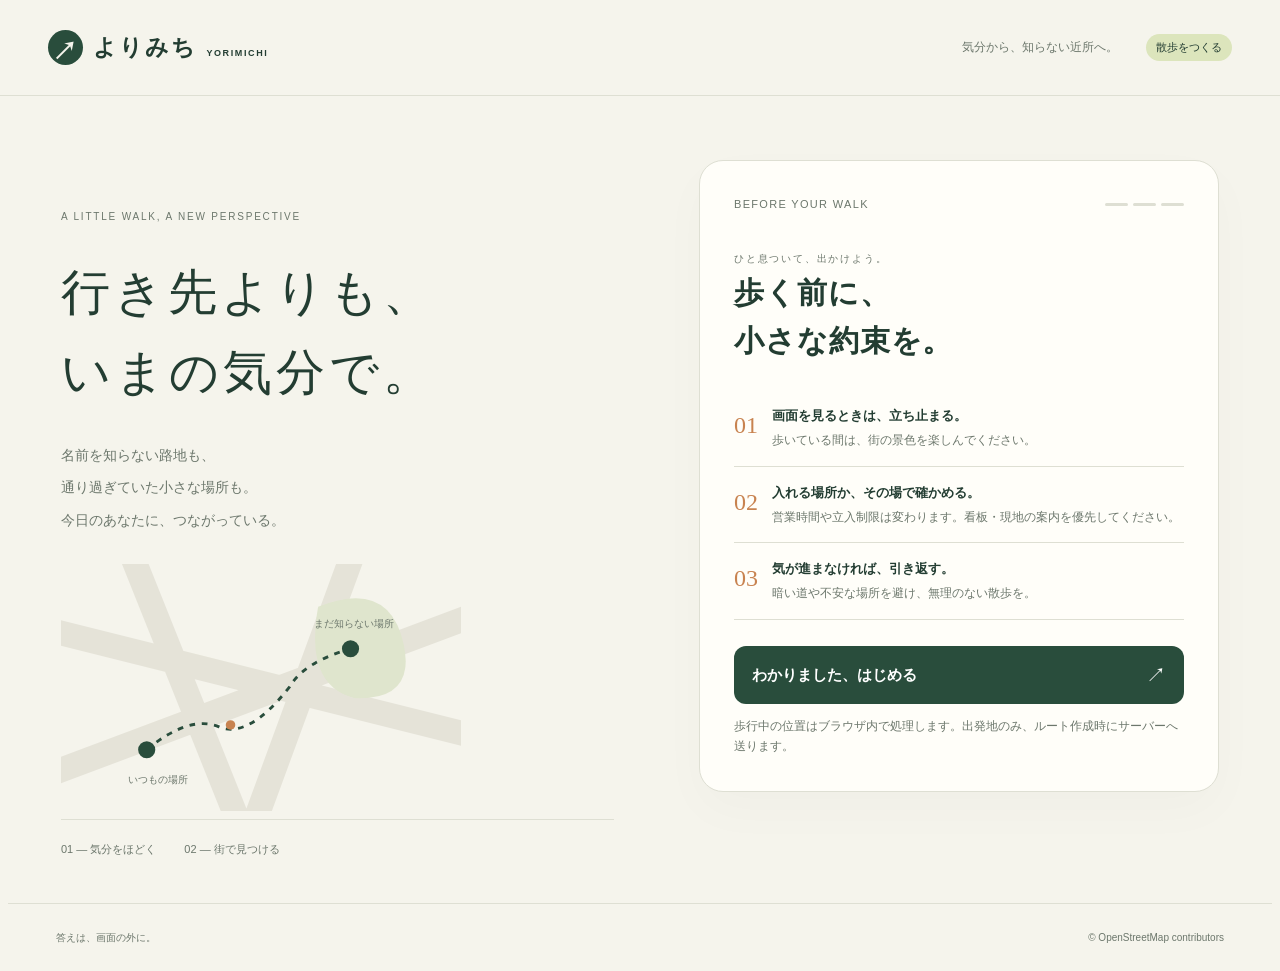
==== web/index.html @ 8a6b8fcf "フロントエンドの見本画面を追加" ====
<!doctype html>
<html lang="ja">
<head>
  <meta charset="utf-8">
  <meta name="viewport" content="width=device-width,initial-scale=1,viewport-fit=cover">
  <meta name="theme-color" content="#f5f4ec">
  <title>よりみち — 気分から、知らない近所へ</title>
  <link rel="stylesheet" href="./style.css">
  <script src="./app.js" type="module"></script>
</head>
<body>
  <header class="site-header">
    <a class="brand" href="./" aria-label="よりみち トップ"><span class="brand-mark" aria-hidden="true">↗</span>よりみち<span class="brand-en">YORIMICHI</span></a>
    <span class="header-note">気分から、知らない近所へ。</span>
    <span id="mode-badge" class="badge"></span>
  </header>
  <div class="layout">
    <aside class="intro" aria-label="アプリについて">
      <span class="eyebrow">A LITTLE WALK, A NEW PERSPECTIVE</span>
      <h1>行き先よりも、<br>いまの気分で。</h1>
      <p>名前を知らない路地も、<br>通り過ぎていた小さな場所も。<br>今日のあなたに、つながっている。</p>
      <div class="walk-art" aria-hidden="true"><svg viewBox="0 0 420 260"><path class="art-street" d="M-10 70 L430 180 M70 -20 L190 280 M310 -20 L200 280 M-10 220 L430 55"/><path class="art-park" d="M270 45 Q345 15 360 85 Q372 143 309 141 Q255 128 270 45"/><path class="art-route" d="M90 195 Q135 158 166 171 T240 129 Q255 103 304 89"/><circle cx="90" cy="195" r="9"/><circle cx="304" cy="89" r="9"/><circle class="art-dot" cx="178" cy="169" r="5"/><text x="70" y="230">いつもの場所</text><text x="266" y="66">まだ知らない場所</text></svg></div>
      <div class="intro-foot"><span>01 — 気分をほどく</span><span>02 — 街で見つける</span></div>
    </aside>
    <main id="app" class="app-panel" tabindex="-1" aria-label="散歩をつくる"></main>
  </div>
  <footer class="site-footer"><span>答えは、画面の外に。</span><span id="attribution">© OpenStreetMap contributors</span></footer>
  <noscript>このアプリを使うにはJavaScriptを有効にしてください。</noscript>
</body>
</html>
---- web/style.css ----
:root{--paper:#f5f4ec;--white:#fffef9;--ink:#233d32;--muted:#6c776c;--line:#dedfd3;--green:#294d3c;--lime:#dce5bc;--orange:#c88350;--error:#9b3b2f;font-family:-apple-system,BlinkMacSystemFont,"Hiragino Kaku Gothic ProN","Yu Gothic",sans-serif;color:var(--ink);background:var(--paper);font-size:15px;line-height:1.7}
*{box-sizing:border-box}body{margin:0}button,input,textarea,select{font:inherit}button,a,input,textarea,select{-webkit-tap-highlight-color:transparent}button{cursor:pointer}button:disabled{opacity:.5;cursor:wait}a{color:inherit;text-underline-offset:4px}button:focus-visible,a:focus-visible,input:focus-visible,textarea:focus-visible,select:focus-visible{outline:3px solid var(--orange);outline-offset:4px}button{touch-action:manipulation}h1,h2,h3,p{margin:0}h2{font-size:30px;line-height:1.6;font-weight:600;letter-spacing:.03em}h3{font-size:17px}small{font-size:12px}.site-header{max-width:1360px;margin:auto;padding:28px 48px;display:flex;align-items:center;gap:28px;border-bottom:1px solid var(--line)}.brand{display:flex;align-items:center;gap:10px;text-decoration:none;font-size:23px;font-weight:700;letter-spacing:.08em}.brand-mark{background:var(--green);border-radius:50%;color:var(--paper);width:35px;height:35px;display:grid;place-items:center;font-size:25px}.brand-en{font-size:9px;letter-spacing:.18em;align-self:flex-end;margin-bottom:6px}.header-note{font-size:12px;color:var(--muted);margin-left:auto}.badge{font-size:11px;padding:4px 10px;background:var(--lime);border-radius:30px;white-space:nowrap}.layout{max-width:1230px;margin:64px auto 44px;display:grid;grid-template-columns:1fr 520px;gap:85px;padding:0 36px;align-items:start}.intro{padding-top:42px;position:sticky;top:30px}.eyebrow{font-size:10px;letter-spacing:.18em;color:var(--muted)}.intro h1{font-family:"Hiragino Mincho ProN","Yu Mincho",serif;font-size:49px;line-height:1.65;letter-spacing:.08em;font-weight:500;margin:25px 0}.intro>p{color:var(--muted);line-height:2.3;font-size:14px}.walk-art{margin-top:28px;max-width:400px}.walk-art svg{width:100%;fill:var(--green)}.art-street{fill:none;stroke:#e5e3d8;stroke-width:26}.art-park{fill:#dfe5cd}.art-route{fill:none;stroke:var(--green);stroke-width:3;stroke-dasharray:6 7}.art-dot{fill:var(--orange)}.walk-art text{fill:var(--muted);font-size:11px}.intro-foot{border-top:1px solid var(--line);padding-top:20px;display:flex;gap:28px;font-size:11px;color:var(--muted)}.app-panel{background:var(--white);border:1px solid var(--line);border-radius:24px;padding:34px;min-height:590px;box-shadow:0 18px 50px #233d3206;outline:none}.step-top{display:flex;align-items:center;justify-content:space-between;margin-bottom:30px}.step-label{font-size:11px;letter-spacing:.12em;color:var(--muted)}.progress{display:flex;gap:5px}.progress i{display:block;width:23px;height:3px;background:var(--line);border-radius:2px}.progress i.active{background:var(--green)}.lead{color:var(--muted);font-size:13px;margin:13px 0 25px}.pill{display:inline-block;border:1px solid var(--line);border-radius:30px;padding:5px 13px;font-size:12px;margin-bottom:15px;background:var(--paper)}.field{display:block;font-size:13px;font-weight:600;margin:22px 0 8px}.text-field{display:block;width:100%;border:1px solid #cdd2c4;border-radius:12px;background:white;padding:14px;color:var(--ink)}textarea.text-field{min-height:120px;resize:vertical}.text-field::placeholder{color:#99a092}.primary,.secondary,.text-button{border:0;border-radius:12px;min-height:50px;padding:12px 18px;font-weight:600}.primary{background:var(--green);color:white;width:100%;display:flex;justify-content:space-between;align-items:center;margin-top:26px}.primary::after{content:"↗";font-size:20px;font-weight:400}.secondary{background:var(--paper);color:var(--ink);border:1px solid var(--line)}.text-button{background:transparent;color:var(--muted);min-height:44px;padding:8px 4px;font-size:13px}.actions{display:flex;gap:12px;align-items:center;margin-top:18px;flex-wrap:wrap}.actions>*{flex:1}.actions .primary{margin:0}.error{padding:13px 15px;background:#fbede7;color:var(--error);border-radius:10px;font-size:13px;margin:15px 0}.subtle{font-size:12px;color:var(--muted);margin-top:12px}.notice-list{padding:0;list-style:none;margin:25px 0}.notice-list li{display:flex;gap:14px;padding:15px 0;border-bottom:1px solid var(--line)}.notice-list b{font-size:13px;display:block}.notice-list p{font-size:12px;color:var(--muted);margin-top:3px}.notice-num{font-family:Georgia,serif;font-size:24px;color:var(--orange)}.choice{display:flex;align-items:center;justify-content:space-between;gap:12px;text-align:left;width:100%;background:transparent;border:1px solid var(--line);padding:17px;border-radius:12px;color:var(--ink);margin:10px 0;font-size:14px}.choice::after{content:"↗";color:var(--muted)}.choice:hover,.secondary:hover{background:#eaf0dd}.divider{display:flex;align-items:center;gap:12px;color:var(--muted);font-size:11px;margin:20px 0}.divider::before,.divider::after{content:"";height:1px;background:var(--line);flex:1}.duration-options{display:flex;gap:10px}.duration-option{flex:1}.duration-option input{position:absolute;opacity:0}.duration-option span{display:block;border:1px solid var(--line);border-radius:12px;padding:12px;text-align:center;font-size:14px}.duration-option input:checked+span{background:var(--green);color:white;border-color:var(--green)}.duration-option input:focus-visible+span{outline:3px solid var(--orange);outline-offset:3px}.coords{display:grid;grid-template-columns:1fr 1fr;gap:12px}.coords .field{margin-top:12px}.coords input{padding:10px;min-width:0}.map{height:250px;border-radius:14px;overflow:hidden;background:#e9ecdf;margin-top:16px;position:relative;isolation:isolate}.map.google{background:#e9ecdf}.map svg{display:block;width:100%;height:100%}.map-label{font-size:11px;color:var(--muted);margin-top:6px}.mock-map{background:#e9ecdf}.map-pin{fill:var(--green);stroke:var(--white);stroke-width:3}.map-line{fill:none;stroke:var(--green);stroke-width:4;stroke-dasharray:7 5}.map-note{fill:#687863;font-size:12px}.mock-tools{border:1px dashed #b4be9a;padding:12px;border-radius:10px;margin-top:16px;font-size:12px;background:var(--paper)}.mock-tools p{margin-bottom:8px}.mock-tools button{font-size:12px;padding:6px 9px;min-height:38px}.loader{width:100px;height:100px;border-radius:50%;border:1px solid var(--line);display:grid;place-items:center;margin:45px auto 28px;position:relative;font-size:38px}.loader::before{content:"";position:absolute;inset:-1px;border:2px solid transparent;border-top-color:var(--green);border-radius:50%;animation:turn 2s linear infinite}@keyframes turn{to{transform:rotate(360deg)}}.waiting{text-align:center}.waiting h2{font-size:25px}.time{font-variant-numeric:tabular-nums;color:var(--muted);font-size:12px;margin:12px 0}.summary{display:flex;justify-content:space-between;gap:12px;border-bottom:1px solid var(--line);padding-bottom:17px;margin-bottom:18px}.summary strong{font-size:27px;font-weight:500}.summary small{margin-left:4px}.place-list{padding:0;list-style:none;counter-reset:places}.place-card{border-bottom:1px solid var(--line);padding:18px 0;display:grid;grid-template-columns:29px 1fr auto;gap:10px}.place-number{border:1px solid var(--line);border-radius:50%;width:25px;height:25px;display:grid;place-items:center;font-size:11px}.place-kind{font-size:10px;color:var(--muted);letter-spacing:.05em}.place-card h3{font-size:15px}.place-card p{font-size:13px;margin-top:4px}.place-card .distance{font-size:11px;color:var(--muted)}.place-card a{font-size:11px}.remove{background:transparent;border:0;color:var(--muted);font-size:12px;min-height:44px;align-self:start;padding:8px}.warning{color:#945c27;font-size:12px!important}.attribution{font-size:10px;color:var(--muted);margin-top:10px}.sources{font-size:11px;color:var(--muted);margin-top:10px;display:flex;gap:8px;flex-wrap:wrap}.walk-distance{font-size:65px;font-weight:400;line-height:1.2;letter-spacing:-.04em;margin:25px 0 10px}.walk-distance small{font-size:20px;letter-spacing:0;margin-left:5px}.compass{width:72px;height:72px;border-radius:50%;border:1px solid var(--line);display:grid;place-items:center;font-size:36px;margin-top:26px}.quiet{background:#17271f;color:#edf0df;min-height:590px;display:flex;flex-direction:column;justify-content:center;text-align:center;margin:-34px;padding:50px 34px;border-radius:23px}.quiet .eyebrow{color:#a5b49c}.quiet h2{font-family:"Hiragino Mincho ProN","Yu Mincho",serif;font-weight:400;font-size:29px;line-height:2;margin-top:30px}.quiet .primary{background:#dce5bc;color:#233d32;margin-top:70px}.rating{display:flex;gap:8px;margin-top:34px}.rating button{flex:1;background:var(--paper);border:1px solid var(--line);border-radius:50%;aspect-ratio:1;min-height:44px;color:var(--ink);font-size:20px}.rating button:hover{background:var(--lime)}.rating-labels{display:flex;justify-content:space-between;font-size:10px;color:var(--muted);margin-top:10px}.finish-mark{font-size:55px;margin:35px 0;color:var(--orange)}.site-footer{max-width:1264px;margin:0 auto;display:flex;justify-content:space-between;gap:20px;padding:25px 48px;font-size:10px;color:var(--muted);border-top:1px solid var(--line)}[hidden]{display:none!important}
@media(min-width:950px){.app-panel:has(.quiet){min-height:590px}}@media(max-width:950px){.layout{grid-template-columns:1fr 470px;gap:30px;padding:0 25px;margin-top:35px}.intro h1{font-size:37px}.brand-en{display:none}.site-header{padding:22px 25px}.intro-foot{flex-direction:column;gap:5px}}
@media(max-width:760px){.site-header{padding:18px 20px;gap:10px}.brand{font-size:21px}.header-note{display:none}.badge{margin-left:auto}.layout{display:block;margin:24px auto 30px;padding:0 16px;max-width:530px}.intro{display:none}.app-panel{padding:25px 22px;min-height:570px;border-radius:20px}.quiet{margin:-25px -22px;padding:45px 24px;min-height:570px;border-radius:19px}h2{font-size:27px}.step-top{margin-bottom:26px}.site-footer{padding:20px;font-size:9px;flex-wrap:wrap;gap:8px}.map{height:250px}.coords{gap:8px}.rating{gap:7px}.rating button{font-size:18px}.brand-mark{width:31px;height:31px}.place-card{gap:8px;grid-template-columns:25px 1fr auto}}
@media(prefers-reduced-motion:reduce){*,*::before,*::after{animation:none!important;scroll-behavior:auto!important}}
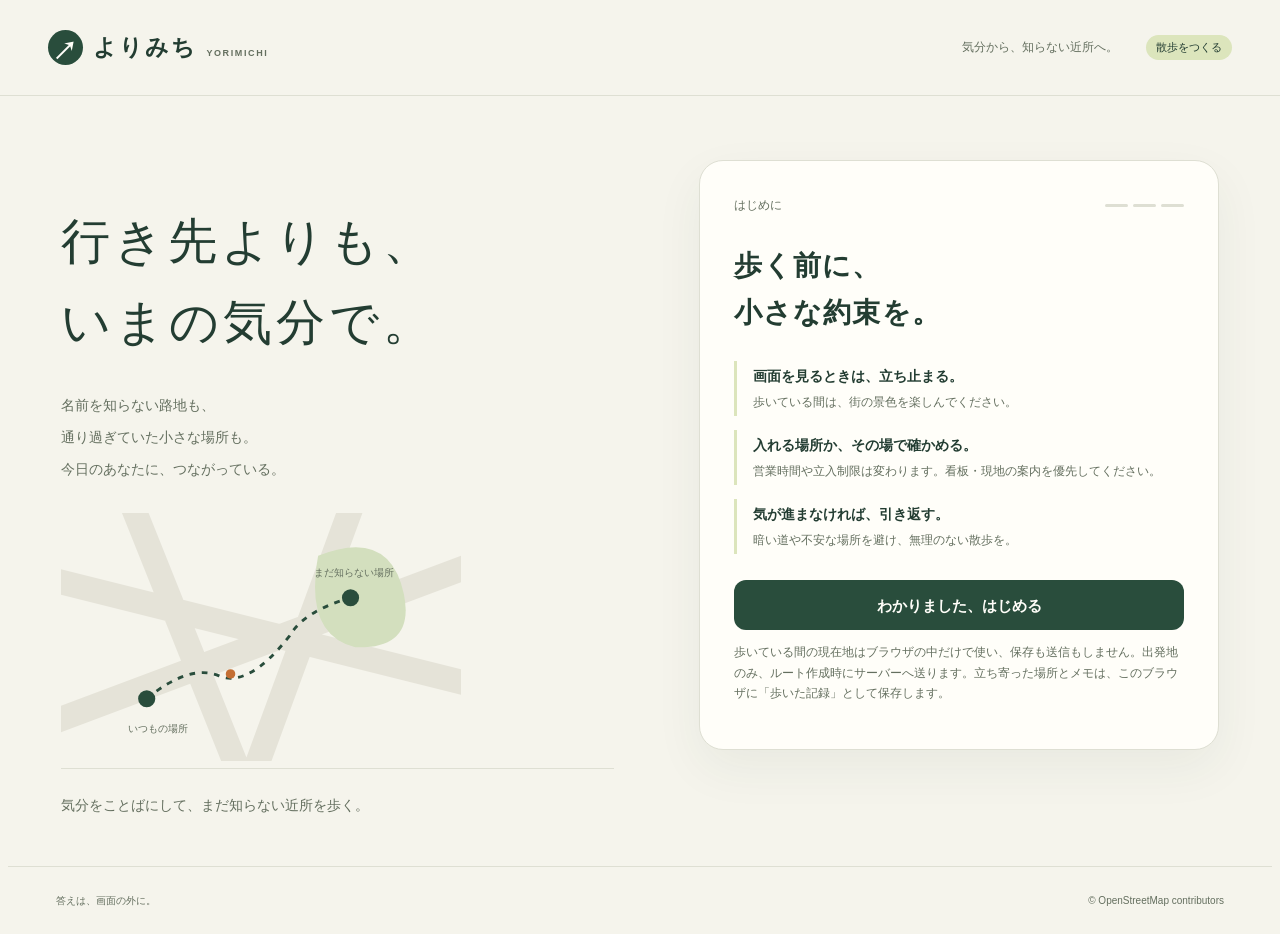
==== commit a3002ae6: "地図と位置情報表示" ====
--- a/web/index.html
+++ b/web/index.html
@@ -3,7 +3,9 @@
 <head>
   <meta charset="utf-8">
   <meta name="viewport" content="width=device-width,initial-scale=1,viewport-fit=cover">
-  <meta name="theme-color" content="#f5f4ec">
+  <meta name="color-scheme" content="light dark">
+  <meta name="theme-color" content="#f5f4ec" media="(prefers-color-scheme: light)">
+  <meta name="theme-color" content="#121a16" media="(prefers-color-scheme: dark)">
   <title>よりみち — 気分から、知らない近所へ</title>
   <link rel="stylesheet" href="./style.css">
   <script src="./app.js" type="module"></script>
@@ -16,11 +18,10 @@
   </header>
   <div class="layout">
     <aside class="intro" aria-label="アプリについて">
-      <span class="eyebrow">A LITTLE WALK, A NEW PERSPECTIVE</span>
       <h1>行き先よりも、<br>いまの気分で。</h1>
       <p>名前を知らない路地も、<br>通り過ぎていた小さな場所も。<br>今日のあなたに、つながっている。</p>
       <div class="walk-art" aria-hidden="true"><svg viewBox="0 0 420 260"><path class="art-street" d="M-10 70 L430 180 M70 -20 L190 280 M310 -20 L200 280 M-10 220 L430 55"/><path class="art-park" d="M270 45 Q345 15 360 85 Q372 143 309 141 Q255 128 270 45"/><path class="art-route" d="M90 195 Q135 158 166 171 T240 129 Q255 103 304 89"/><circle cx="90" cy="195" r="9"/><circle cx="304" cy="89" r="9"/><circle class="art-dot" cx="178" cy="169" r="5"/><text x="70" y="230">いつもの場所</text><text x="266" y="66">まだ知らない場所</text></svg></div>
-      <div class="intro-foot"><span>01 — 気分をほどく</span><span>02 — 街で見つける</span></div>
+      <p class="intro-foot">気分をことばにして、まだ知らない近所を歩く。</p>
     </aside>
     <main id="app" class="app-panel" tabindex="-1" aria-label="散歩をつくる"></main>
   </div>
--- a/web/style.css
+++ b/web/style.css
@@ -1,5 +1,294 @@
-:root{--paper:#f5f4ec;--white:#fffef9;--ink:#233d32;--muted:#6c776c;--line:#dedfd3;--green:#294d3c;--lime:#dce5bc;--orange:#c88350;--error:#9b3b2f;font-family:-apple-system,BlinkMacSystemFont,"Hiragino Kaku Gothic ProN","Yu Gothic",sans-serif;color:var(--ink);background:var(--paper);font-size:15px;line-height:1.7}
-*{box-sizing:border-box}body{margin:0}button,input,textarea,select{font:inherit}button,a,input,textarea,select{-webkit-tap-highlight-color:transparent}button{cursor:pointer}button:disabled{opacity:.5;cursor:wait}a{color:inherit;text-underline-offset:4px}button:focus-visible,a:focus-visible,input:focus-visible,textarea:focus-visible,select:focus-visible{outline:3px solid var(--orange);outline-offset:4px}button{touch-action:manipulation}h1,h2,h3,p{margin:0}h2{font-size:30px;line-height:1.6;font-weight:600;letter-spacing:.03em}h3{font-size:17px}small{font-size:12px}.site-header{max-width:1360px;margin:auto;padding:28px 48px;display:flex;align-items:center;gap:28px;border-bottom:1px solid var(--line)}.brand{display:flex;align-items:center;gap:10px;text-decoration:none;font-size:23px;font-weight:700;letter-spacing:.08em}.brand-mark{background:var(--green);border-radius:50%;color:var(--paper);width:35px;height:35px;display:grid;place-items:center;font-size:25px}.brand-en{font-size:9px;letter-spacing:.18em;align-self:flex-end;margin-bottom:6px}.header-note{font-size:12px;color:var(--muted);margin-left:auto}.badge{font-size:11px;padding:4px 10px;background:var(--lime);border-radius:30px;white-space:nowrap}.layout{max-width:1230px;margin:64px auto 44px;display:grid;grid-template-columns:1fr 520px;gap:85px;padding:0 36px;align-items:start}.intro{padding-top:42px;position:sticky;top:30px}.eyebrow{font-size:10px;letter-spacing:.18em;color:var(--muted)}.intro h1{font-family:"Hiragino Mincho ProN","Yu Mincho",serif;font-size:49px;line-height:1.65;letter-spacing:.08em;font-weight:500;margin:25px 0}.intro>p{color:var(--muted);line-height:2.3;font-size:14px}.walk-art{margin-top:28px;max-width:400px}.walk-art svg{width:100%;fill:var(--green)}.art-street{fill:none;stroke:#e5e3d8;stroke-width:26}.art-park{fill:#dfe5cd}.art-route{fill:none;stroke:var(--green);stroke-width:3;stroke-dasharray:6 7}.art-dot{fill:var(--orange)}.walk-art text{fill:var(--muted);font-size:11px}.intro-foot{border-top:1px solid var(--line);padding-top:20px;display:flex;gap:28px;font-size:11px;color:var(--muted)}.app-panel{background:var(--white);border:1px solid var(--line);border-radius:24px;padding:34px;min-height:590px;box-shadow:0 18px 50px #233d3206;outline:none}.step-top{display:flex;align-items:center;justify-content:space-between;margin-bottom:30px}.step-label{font-size:11px;letter-spacing:.12em;color:var(--muted)}.progress{display:flex;gap:5px}.progress i{display:block;width:23px;height:3px;background:var(--line);border-radius:2px}.progress i.active{background:var(--green)}.lead{color:var(--muted);font-size:13px;margin:13px 0 25px}.pill{display:inline-block;border:1px solid var(--line);border-radius:30px;padding:5px 13px;font-size:12px;margin-bottom:15px;background:var(--paper)}.field{display:block;font-size:13px;font-weight:600;margin:22px 0 8px}.text-field{display:block;width:100%;border:1px solid #cdd2c4;border-radius:12px;background:white;padding:14px;color:var(--ink)}textarea.text-field{min-height:120px;resize:vertical}.text-field::placeholder{color:#99a092}.primary,.secondary,.text-button{border:0;border-radius:12px;min-height:50px;padding:12px 18px;font-weight:600}.primary{background:var(--green);color:white;width:100%;display:flex;justify-content:space-between;align-items:center;margin-top:26px}.primary::after{content:"↗";font-size:20px;font-weight:400}.secondary{background:var(--paper);color:var(--ink);border:1px solid var(--line)}.text-button{background:transparent;color:var(--muted);min-height:44px;padding:8px 4px;font-size:13px}.actions{display:flex;gap:12px;align-items:center;margin-top:18px;flex-wrap:wrap}.actions>*{flex:1}.actions .primary{margin:0}.error{padding:13px 15px;background:#fbede7;color:var(--error);border-radius:10px;font-size:13px;margin:15px 0}.subtle{font-size:12px;color:var(--muted);margin-top:12px}.notice-list{padding:0;list-style:none;margin:25px 0}.notice-list li{display:flex;gap:14px;padding:15px 0;border-bottom:1px solid var(--line)}.notice-list b{font-size:13px;display:block}.notice-list p{font-size:12px;color:var(--muted);margin-top:3px}.notice-num{font-family:Georgia,serif;font-size:24px;color:var(--orange)}.choice{display:flex;align-items:center;justify-content:space-between;gap:12px;text-align:left;width:100%;background:transparent;border:1px solid var(--line);padding:17px;border-radius:12px;color:var(--ink);margin:10px 0;font-size:14px}.choice::after{content:"↗";color:var(--muted)}.choice:hover,.secondary:hover{background:#eaf0dd}.divider{display:flex;align-items:center;gap:12px;color:var(--muted);font-size:11px;margin:20px 0}.divider::before,.divider::after{content:"";height:1px;background:var(--line);flex:1}.duration-options{display:flex;gap:10px}.duration-option{flex:1}.duration-option input{position:absolute;opacity:0}.duration-option span{display:block;border:1px solid var(--line);border-radius:12px;padding:12px;text-align:center;font-size:14px}.duration-option input:checked+span{background:var(--green);color:white;border-color:var(--green)}.duration-option input:focus-visible+span{outline:3px solid var(--orange);outline-offset:3px}.coords{display:grid;grid-template-columns:1fr 1fr;gap:12px}.coords .field{margin-top:12px}.coords input{padding:10px;min-width:0}.map{height:250px;border-radius:14px;overflow:hidden;background:#e9ecdf;margin-top:16px;position:relative;isolation:isolate}.map.google{background:#e9ecdf}.map svg{display:block;width:100%;height:100%}.map-label{font-size:11px;color:var(--muted);margin-top:6px}.mock-map{background:#e9ecdf}.map-pin{fill:var(--green);stroke:var(--white);stroke-width:3}.map-line{fill:none;stroke:var(--green);stroke-width:4;stroke-dasharray:7 5}.map-note{fill:#687863;font-size:12px}.mock-tools{border:1px dashed #b4be9a;padding:12px;border-radius:10px;margin-top:16px;font-size:12px;background:var(--paper)}.mock-tools p{margin-bottom:8px}.mock-tools button{font-size:12px;padding:6px 9px;min-height:38px}.loader{width:100px;height:100px;border-radius:50%;border:1px solid var(--line);display:grid;place-items:center;margin:45px auto 28px;position:relative;font-size:38px}.loader::before{content:"";position:absolute;inset:-1px;border:2px solid transparent;border-top-color:var(--green);border-radius:50%;animation:turn 2s linear infinite}@keyframes turn{to{transform:rotate(360deg)}}.waiting{text-align:center}.waiting h2{font-size:25px}.time{font-variant-numeric:tabular-nums;color:var(--muted);font-size:12px;margin:12px 0}.summary{display:flex;justify-content:space-between;gap:12px;border-bottom:1px solid var(--line);padding-bottom:17px;margin-bottom:18px}.summary strong{font-size:27px;font-weight:500}.summary small{margin-left:4px}.place-list{padding:0;list-style:none;counter-reset:places}.place-card{border-bottom:1px solid var(--line);padding:18px 0;display:grid;grid-template-columns:29px 1fr auto;gap:10px}.place-number{border:1px solid var(--line);border-radius:50%;width:25px;height:25px;display:grid;place-items:center;font-size:11px}.place-kind{font-size:10px;color:var(--muted);letter-spacing:.05em}.place-card h3{font-size:15px}.place-card p{font-size:13px;margin-top:4px}.place-card .distance{font-size:11px;color:var(--muted)}.place-card a{font-size:11px}.remove{background:transparent;border:0;color:var(--muted);font-size:12px;min-height:44px;align-self:start;padding:8px}.warning{color:#945c27;font-size:12px!important}.attribution{font-size:10px;color:var(--muted);margin-top:10px}.sources{font-size:11px;color:var(--muted);margin-top:10px;display:flex;gap:8px;flex-wrap:wrap}.walk-distance{font-size:65px;font-weight:400;line-height:1.2;letter-spacing:-.04em;margin:25px 0 10px}.walk-distance small{font-size:20px;letter-spacing:0;margin-left:5px}.compass{width:72px;height:72px;border-radius:50%;border:1px solid var(--line);display:grid;place-items:center;font-size:36px;margin-top:26px}.quiet{background:#17271f;color:#edf0df;min-height:590px;display:flex;flex-direction:column;justify-content:center;text-align:center;margin:-34px;padding:50px 34px;border-radius:23px}.quiet .eyebrow{color:#a5b49c}.quiet h2{font-family:"Hiragino Mincho ProN","Yu Mincho",serif;font-weight:400;font-size:29px;line-height:2;margin-top:30px}.quiet .primary{background:#dce5bc;color:#233d32;margin-top:70px}.rating{display:flex;gap:8px;margin-top:34px}.rating button{flex:1;background:var(--paper);border:1px solid var(--line);border-radius:50%;aspect-ratio:1;min-height:44px;color:var(--ink);font-size:20px}.rating button:hover{background:var(--lime)}.rating-labels{display:flex;justify-content:space-between;font-size:10px;color:var(--muted);margin-top:10px}.finish-mark{font-size:55px;margin:35px 0;color:var(--orange)}.site-footer{max-width:1264px;margin:0 auto;display:flex;justify-content:space-between;gap:20px;padding:25px 48px;font-size:10px;color:var(--muted);border-top:1px solid var(--line)}[hidden]{display:none!important}
-@media(min-width:950px){.app-panel:has(.quiet){min-height:590px}}@media(max-width:950px){.layout{grid-template-columns:1fr 470px;gap:30px;padding:0 25px;margin-top:35px}.intro h1{font-size:37px}.brand-en{display:none}.site-header{padding:22px 25px}.intro-foot{flex-direction:column;gap:5px}}
-@media(max-width:760px){.site-header{padding:18px 20px;gap:10px}.brand{font-size:21px}.header-note{display:none}.badge{margin-left:auto}.layout{display:block;margin:24px auto 30px;padding:0 16px;max-width:530px}.intro{display:none}.app-panel{padding:25px 22px;min-height:570px;border-radius:20px}.quiet{margin:-25px -22px;padding:45px 24px;min-height:570px;border-radius:19px}h2{font-size:27px}.step-top{margin-bottom:26px}.site-footer{padding:20px;font-size:9px;flex-wrap:wrap;gap:8px}.map{height:250px}.coords{gap:8px}.rating{gap:7px}.rating button{font-size:18px}.brand-mark{width:31px;height:31px}.place-card{gap:8px;grid-template-columns:25px 1fr auto}}
-@media(prefers-reduced-motion:reduce){*,*::before,*::after{animation:none!important;scroll-behavior:auto!important}}
+/* よりみち 画面の見た目
+   色の役割：緑＝基本の色、オレンジ＝「次の場所」と進み具合だけ、青＝現在地（Googleマップの表示に合わせる） */
+:root {
+  color-scheme: light dark;
+  --paper: #f5f4ec;
+  --surface: #fffef9;
+  --ink: #233d32;
+  --muted: #646f5f;
+  --line: #dedfd3;
+  --green: #294d3c;
+  --on-green: #fffef9;
+  --lime: #dce5bc;
+  --hover: #eaf0dd;
+  --orange: #c46f34;
+  --field: #ffffff;
+  --field-line: #cdd2c4;
+  --placeholder: #979e90;
+  --error: #9b3b2f;
+  --error-bg: #fbede7;
+  --caution: #7b5418;
+  --caution-bg: #f6eedb;
+  --note: #eef1df;
+  --map-bg: #e9ecdf;
+  --road: #faf9f3;
+  --park: #d3dfbe;
+  --street-art: #e5e3d8;
+  --shadow: 0 18px 50px rgba(35, 61, 50, .06);
+  --float: 0 4px 14px rgba(20, 35, 28, .18);
+  --mincho: "Hiragino Mincho ProN", "Yu Mincho", "YuMincho", serif;
+  --gothic: -apple-system, BlinkMacSystemFont, "Hiragino Kaku Gothic ProN", "Hiragino Sans", "Yu Gothic", "YuGothic", sans-serif;
+  font-family: var(--gothic);
+  color: var(--ink);
+  background: var(--paper);
+  font-size: 15px;
+  line-height: 1.7;
+}
+
+/* 7. ダークモード：端末の設定が暗いときに自動で切り替える */
+@media (prefers-color-scheme: dark) {
+  :root {
+    --paper: #121a16;
+    --surface: #18221d;
+    --ink: #e4e9dc;
+    --muted: #9ba696;
+    --line: #2d3933;
+    --green: #b5cf9f;
+    --on-green: #132017;
+    --lime: #2b3a2c;
+    --hover: #22302a;
+    --orange: #e6a06a;
+    --field: #0f1612;
+    --field-line: #3a473f;
+    --placeholder: #6f7a6c;
+    --error: #f2a596;
+    --error-bg: #3b211c;
+    --caution: #e7c47f;
+    --caution-bg: #302816;
+    --note: #1f2a22;
+    --map-bg: #1d2822;
+    --road: #2a3730;
+    --park: #25352a;
+    --street-art: #212c26;
+    --shadow: none;
+    --float: 0 4px 14px rgba(0, 0, 0, .45);
+  }
+}
+
+/* ---- 基本 ---- */
+* { box-sizing: border-box; }
+body { margin: 0; background: var(--paper); }
+h1, h2, h3, p { margin: 0; }
+h2 { font-family: var(--mincho); font-size: 28px; line-height: 1.65; font-weight: 600; letter-spacing: .04em; }
+h3 { font-size: 17px; }
+small { font-size: 12px; }
+a { color: inherit; text-underline-offset: 4px; }
+button, input, textarea, select { font: inherit; color: inherit; -webkit-tap-highlight-color: transparent; }
+button { cursor: pointer; touch-action: manipulation; }
+button:disabled { opacity: .5; cursor: wait; }
+:focus-visible { outline: 3px solid var(--ink); outline-offset: 3px; }
+[hidden] { display: none !important; }
+
+/* ---- ヘッダー・左側の紹介 ---- */
+.site-header { max-width: 1360px; margin: auto; padding: 28px 48px; display: flex; align-items: center; gap: 28px; border-bottom: 1px solid var(--line); }
+.brand { display: flex; align-items: center; gap: 10px; text-decoration: none; font-size: 23px; font-weight: 700; letter-spacing: .08em; }
+.brand-mark { background: var(--green); color: var(--on-green); border-radius: 50%; width: 35px; height: 35px; display: grid; place-items: center; font-size: 25px; }
+.brand-en { font-size: 9px; letter-spacing: .18em; align-self: flex-end; margin-bottom: 6px; color: var(--muted); }
+.header-note { font-size: 12px; color: var(--muted); margin-left: auto; }
+.badge { font-size: 11px; padding: 3px 10px; background: var(--lime); border-radius: 30px; white-space: nowrap; }
+
+.layout { max-width: 1230px; margin: 64px auto 44px; display: grid; grid-template-columns: 1fr 520px; gap: 85px; padding: 0 36px; align-items: start; }
+.intro { padding-top: 42px; position: sticky; top: 30px; }
+.intro h1 { font-family: var(--mincho); font-size: 49px; line-height: 1.65; letter-spacing: .08em; font-weight: 500; margin: 0 0 25px; }
+.intro > p { color: var(--muted); line-height: 2.3; font-size: 14px; }
+.walk-art { margin-top: 28px; max-width: 400px; }
+.walk-art svg { width: 100%; fill: var(--green); }
+.art-street { fill: none; stroke: var(--street-art); stroke-width: 26; }
+.art-park { fill: var(--park); }
+.art-route { fill: none; stroke: var(--green); stroke-width: 3; stroke-dasharray: 6 7; }
+.art-dot { fill: var(--orange); }
+.walk-art text { fill: var(--muted); font-size: 11px; }
+.intro-foot { border-top: 1px solid var(--line); padding-top: 20px; font-size: 12px; color: var(--muted); }
+
+/* ---- アプリの枠 ---- */
+.app-panel { background: var(--surface); border: 1px solid var(--line); border-radius: 24px; padding: 34px; min-height: 590px; box-shadow: var(--shadow); outline: none; }
+.step-top { display: flex; align-items: center; justify-content: space-between; margin-bottom: 28px; }
+.step-label { font-size: 12px; color: var(--muted); }
+.progress { display: flex; gap: 5px; }
+.progress i { display: block; width: 23px; height: 3px; background: var(--line); border-radius: 2px; }
+.progress i.active { background: var(--orange); }
+
+.lead { color: var(--muted); font-size: 13px; margin: 13px 0 25px; }
+.subtle { font-size: 12px; color: var(--muted); margin-top: 12px; }
+.pill { display: inline-block; border: 1px solid var(--line); border-radius: 30px; padding: 4px 13px; font-size: 12px; margin-bottom: 15px; background: var(--paper); }
+.field { display: block; font-size: 13px; font-weight: 600; margin: 22px 0 8px; }
+.text-field { display: block; width: 100%; border: 1px solid var(--field-line); border-radius: 12px; background: var(--field); padding: 14px; color: var(--ink); }
+textarea.text-field { min-height: 120px; resize: vertical; }
+.text-field::placeholder, .notebook::placeholder { color: var(--placeholder); }
+
+/* ボタン：↗ は外へ歩き出すボタン（.go）にだけ付ける */
+.primary, .secondary, .text-button { border-radius: 12px; min-height: 50px; padding: 12px 18px; font-weight: 600; }
+.primary { background: var(--green); color: var(--on-green); border: 0; width: 100%; display: flex; justify-content: center; align-items: center; gap: 10px; margin-top: 26px; }
+.primary.go::after { content: "↗"; font-size: 20px; font-weight: 400; }
+.secondary { background: var(--paper); color: var(--ink); border: 1px solid var(--line); }
+.secondary.wide { width: 100%; margin-top: 12px; }
+.text-button { background: transparent; border: 0; color: var(--muted); min-height: 44px; padding: 8px 4px; font-size: 13px; }
+.secondary:hover, .choice:hover { background: var(--hover); }
+.actions { display: flex; gap: 12px; align-items: center; margin-top: 18px; flex-wrap: wrap; }
+.actions > * { flex: 1; }
+.error { padding: 13px 15px; background: var(--error-bg); color: var(--error); border-radius: 10px; font-size: 13px; margin: 15px 0; }
+
+/* ---- 初回の注意（4. 番号をやめ、左の線でまとめる） ---- */
+.notice-list { padding: 0; list-style: none; margin: 25px 0; display: grid; gap: 14px; }
+.notice-list li { border-left: 3px solid var(--lime); padding: 4px 0 4px 16px; }
+.notice-list b { font-size: 14px; display: block; }
+.notice-list p { font-size: 12px; color: var(--muted); margin-top: 3px; }
+
+/* ---- 選択肢・入力 ---- */
+.choice { display: block; text-align: left; width: 100%; background: transparent; border: 1px solid var(--line); padding: 16px 17px; border-radius: 12px; color: var(--ink); margin: 10px 0; font-size: 14px; }
+.divider { display: flex; align-items: center; gap: 12px; color: var(--muted); font-size: 11px; margin: 20px 0; }
+.divider::before, .divider::after { content: ""; height: 1px; background: var(--line); flex: 1; }
+.duration-options { display: flex; gap: 10px; }
+.duration-option { flex: 1; }
+.duration-option input { position: absolute; opacity: 0; }
+.duration-option span { display: block; border: 1px solid var(--line); border-radius: 12px; padding: 12px; text-align: center; font-size: 14px; }
+.duration-option input:checked + span { background: var(--green); color: var(--on-green); border-color: var(--green); }
+.duration-option input:focus-visible + span { outline: 3px solid var(--ink); outline-offset: 3px; }
+.coords { display: grid; grid-template-columns: 1fr 1fr; gap: 12px; }
+.coords .field { margin-top: 12px; }
+.coords input { padding: 10px; min-width: 0; }
+.check { display: flex; gap: 10px; align-items: flex-start; font-size: 13px; margin-top: 18px; }
+.check input { width: 18px; height: 18px; margin-top: 3px; accent-color: var(--green); }
+
+/* ---- 地図 ---- */
+.map { height: 250px; border-radius: 14px; overflow: hidden; background: var(--map-bg); margin-top: 16px; position: relative; isolation: isolate; }
+.map svg { display: block; width: 100%; height: 100%; }
+.map-label { font-size: 11px; color: var(--muted); margin-top: 6px; }
+.mock-ground { fill: var(--map-bg); }
+.mock-road { fill: none; stroke: var(--road); stroke-width: 24; }
+.mock-park { fill: var(--park); }
+.map-pin { fill: var(--green); stroke: var(--surface); stroke-width: 3; }
+.map-pin-label { fill: var(--on-green); font-size: 11px; }
+.map-line { fill: none; stroke: var(--green); stroke-width: 4; stroke-dasharray: 7 5; }
+.map-note { display: none; } /* 説明は地図の下・上の欄に出す */
+.attribution { display: flex; flex-wrap: wrap; gap: 4px 12px; font-size: 10px; color: var(--muted); margin-top: 10px; }
+.sources { font-size: 11px; color: var(--muted); margin-top: 10px; display: flex; gap: 8px; flex-wrap: wrap; }
+.mock-tools { border: 1px dashed var(--field-line); padding: 12px; border-radius: 10px; margin-top: 16px; font-size: 12px; background: var(--paper); }
+.mock-tools p { margin-bottom: 8px; }
+.mock-tools button { font-size: 12px; padding: 6px 10px; min-height: 40px; }
+
+/* ---- 9. 待ち時間：入力した言葉を大きく見せる ---- */
+.waiting { text-align: center; padding-top: 40px; }
+.loader { width: 44px; height: 44px; border-radius: 50%; border: 2px solid var(--line); border-top-color: var(--orange); margin: 0 auto 28px; animation: turn 1.4s linear infinite; }
+@keyframes turn { to { transform: rotate(360deg); } }
+.waiting-word { font-family: var(--mincho); font-size: 34px; line-height: 1.5; letter-spacing: .06em; overflow-wrap: anywhere; margin-bottom: 14px; }
+.waiting h2 { font-family: var(--gothic); font-size: 16px; font-weight: 600; letter-spacing: .02em; line-height: 1.8; }
+.time { font-variant-numeric: tabular-nums; color: var(--muted); font-size: 12px; margin: 12px 0; }
+
+/* ---- 3. ルート：場所を線でつないだ「道のり」 ---- */
+.summary { display: flex; justify-content: space-between; align-items: flex-end; gap: 12px; border-bottom: 1px solid var(--line); padding-bottom: 14px; }
+.summary-time { white-space: nowrap; font-size: 13px; color: var(--muted); }
+.summary-time strong { font-size: 30px; font-weight: 500; color: var(--ink); margin-right: 3px; font-variant-numeric: tabular-nums; }
+.trail { list-style: none; padding: 0; margin: 22px 0 0; }
+.trail > li { position: relative; padding-left: 42px; }
+.trail > li::before { content: ""; position: absolute; left: 13px; top: 0; bottom: 0; border-left: 2px dotted var(--green); }
+.trail-start::before { top: 50% !important; }
+.trail-stop:last-child::before { bottom: auto !important; height: 28px; }
+.trail-dot { position: absolute; left: 0; top: 14px; z-index: 1; width: 28px; height: 28px; border-radius: 50%; background: var(--surface); border: 2px solid var(--green); display: grid; place-items: center; font-size: 12px; font-weight: 700; }
+.trail-start { padding-top: 6px; padding-bottom: 6px; font-size: 13px; }
+.trail-start .trail-dot { width: 14px; height: 14px; left: 7px; top: 50%; transform: translateY(-50%); background: var(--green); }
+.trail-leg { padding-top: 6px; padding-bottom: 6px; font-size: 11px; color: var(--muted); }
+.trail-stop { display: grid; grid-template-columns: 1fr auto; gap: 8px; padding-top: 14px; padding-bottom: 14px; }
+.trail-body h3 { font-size: 16px; line-height: 1.5; }
+.trail-body p { font-size: 13px; margin-top: 2px; }
+.trail-body a { display: inline-block; font-size: 11px; margin-top: 6px; }
+.place-kind { display: block; font-size: 11px; color: var(--muted); }
+.remove { align-self: start; background: transparent; border: 0; color: var(--muted); font-size: 11px; min-height: 44px; min-width: 44px; padding: 8px 4px; text-decoration: underline; text-underline-offset: 3px; }
+.remove:hover { color: var(--ink); }
+.warning { display: inline-block; font-size: 12px !important; color: var(--caution); background: var(--caution-bg); border-radius: 8px; padding: 4px 10px; margin-top: 8px !important; }
+.warning::before { content: "△ "; }
+
+/* ---- 1. 歩行中：地図を主役に、下に重なるパネル ---- */
+/* overflow: hidden だと「着いた」の固定表示が効かないため clip を使う */
+.app-panel:has(.walk-screen) { padding: 0; overflow: clip; }
+.walk-map-wrap { position: relative; }
+.map.walk-map { height: 420px; margin: 0; border-radius: 0; }
+.map-notes { position: absolute; top: 10px; left: 10px; max-width: 58%; display: grid; gap: 6px; justify-items: start; z-index: 2; }
+.map-notes .attribution, .map-notes .map-label { margin: 0; background: var(--surface); padding: 3px 8px; border-radius: 8px; box-shadow: var(--float); }
+.map-tools { position: absolute; top: 10px; right: 10px; z-index: 2; display: flex; flex-direction: column; align-items: flex-end; gap: 8px; }
+.map-button { border: 1px solid var(--line); background: var(--surface); color: var(--ink); border-radius: 999px; min-height: 40px; padding: 6px 14px; font-size: 12px; font-weight: 600; box-shadow: var(--float); }
+.sheet { position: relative; z-index: 3; margin-top: -22px; background: var(--surface); border-radius: 22px 22px 0 0; padding: 10px 30px 24px; }
+.sheet-handle { display: block; width: 40px; height: 4px; border-radius: 2px; background: var(--line); margin: 0 auto 14px; }
+.sheet-step { font-size: 12px; font-weight: 600; color: var(--orange); }
+.walk-distance { font-size: 58px; font-weight: 400; line-height: 1.1; letter-spacing: -.03em; margin: 6px 0 4px; font-variant-numeric: tabular-nums; }
+.walk-distance small { font-size: 20px; letter-spacing: 0; margin-left: 4px; }
+.walk-direction { font-size: 13px; color: var(--muted); }
+.next-place { margin-top: 18px; padding-top: 16px; border-top: 1px solid var(--line); }
+.next-place h3 { display: flex; align-items: center; gap: 8px; }
+.next-place h3::before { content: ""; flex: none; width: 10px; height: 10px; border-radius: 50%; background: var(--orange); }
+.next-place p { font-size: 13px; color: var(--muted); margin-top: 4px; }
+.geo-status { font-size: 12px; color: var(--muted); margin-top: 14px; }
+.sheet-action { position: sticky; bottom: 0; z-index: 4; margin: 0 -6px; padding: 16px 6px calc(14px + env(safe-area-inset-bottom)); background: linear-gradient(to bottom, transparent, var(--surface) 35%); }
+.sheet-action .primary { margin: 0; }
+.sheet-links { display: flex; gap: 8px; flex-wrap: wrap; margin-top: 8px; }
+
+/* ---- 5. メモ：散歩の手帳 ---- */
+.question { font-size: 30px; line-height: 1.75; margin-top: 10px; }
+.notebook { display: block; width: 100%; min-height: calc(2.2em * 4); resize: vertical; border: 0; border-top: 1px solid var(--line); border-radius: 0; padding: 0 2px; color: var(--ink); font-family: var(--mincho); font-size: 16px; line-height: 2.2em; background: transparent repeating-linear-gradient(to bottom, transparent 0, transparent calc(2.2em - 1px), var(--line) calc(2.2em - 1px), var(--line) 2.2em); background-attachment: local; }
+.notebook:focus-visible { outline: none; box-shadow: inset 3px 0 0 var(--green); padding-left: 12px; }
+
+/* ---- 6. 歩いた記録：日ごとの日記 ---- */
+.diary-title { font-size: 30px; }
+.diary-day { margin-top: 28px; }
+.diary-date { font-size: 13px; color: var(--muted); padding-bottom: 6px; border-bottom: 1px solid var(--line); }
+.walk-log { list-style: none; padding: 0; margin: 0; }
+.walk-log > li { padding: 16px 0 18px; border-bottom: 1px dashed var(--line); }
+.walk-log-head { display: flex; gap: 8px; align-items: center; font-size: 12px; color: var(--muted); font-variant-numeric: tabular-nums; }
+.walk-log-mood { font-family: var(--mincho); font-size: 22px; line-height: 1.5; margin-top: 2px; overflow-wrap: anywhere; }
+.walk-log-pref { font-size: 12px; color: var(--muted); }
+.visit-list { list-style: none; position: relative; margin: 12px 0 0; padding: 0 0 0 22px; }
+.visit-list::before { content: ""; position: absolute; left: 4px; top: 12px; bottom: 12px; border-left: 2px dotted var(--field-line); }
+.visit-list li { position: relative; padding: 6px 0; }
+.visit-list li::before { content: ""; position: absolute; left: -22px; top: 13px; width: 10px; height: 10px; border-radius: 50%; background: var(--surface); border: 2px solid var(--green); }
+.visit-list b { display: block; font-size: 14px; }
+.note { font-family: var(--mincho); font-size: 14px; line-height: 1.9; background: var(--note); border-radius: 2px 12px 12px 12px; padding: 8px 12px; margin-top: 6px; white-space: pre-wrap; overflow-wrap: anywhere; }
+
+/* ---- 完了・案内 ---- */
+.finish-mark { font-size: 55px; margin: 35px 0; color: var(--green); }
+.blocked { padding: 40px 0; }
+.blocked p { font-size: 16px; line-height: 2; white-space: pre-wrap; }
+
+.site-footer { max-width: 1264px; margin: 0 auto; display: flex; justify-content: space-between; gap: 20px; padding: 25px 48px calc(25px + env(safe-area-inset-bottom)); font-size: 10px; color: var(--muted); border-top: 1px solid var(--line); }
+
+/* ---- 画面幅 ---- */
+@media (max-width: 950px) {
+  .layout { grid-template-columns: 1fr 470px; gap: 30px; padding: 0 25px; margin-top: 35px; }
+  .intro h1 { font-size: 37px; }
+  .brand-en { display: none; }
+  .site-header { padding: 22px 25px; }
+}
+
+@media (max-width: 760px) {
+  .site-header { padding: 14px 18px; gap: 10px; }
+  .brand { font-size: 20px; }
+  .brand-mark { width: 30px; height: 30px; font-size: 21px; }
+  .header-note { display: none; }
+  .site-header .badge { margin-left: auto; }
+  .layout { display: block; margin: 20px auto 30px; padding: 0 14px; max-width: 530px; }
+  .intro { display: none; }
+  .app-panel { padding: 24px 20px; min-height: 570px; border-radius: 20px; }
+  h2 { font-size: 25px; }
+  .question, .diary-title { font-size: 26px; }
+  .step-top { margin-bottom: 22px; }
+  .coords { gap: 8px; }
+  /* iPhoneで入力欄が自動で拡大されないよう16px以上にする */
+  .text-field, .notebook { font-size: 16px; }
+
+  /* 2. 主なボタンを画面の下に固定し、親指が届く位置に置く */
+  #mood-form .primary, #setup-form .primary, #reflect-form .primary, #start {
+    position: sticky; bottom: calc(12px + env(safe-area-inset-bottom)); z-index: 5; box-shadow: var(--float);
+  }
+
+  /* 1. 歩行中は地図を画面の端まで広げる */
+  .layout:has(.walk-screen) { padding: 0; margin-top: 0; max-width: none; }
+  .app-panel:has(.walk-screen) { border: 0; border-radius: 0; min-height: 0; box-shadow: none; }
+  .map.walk-map { height: 56vh; height: 56svh; min-height: 300px; }
+  .sheet { padding: 10px 20px 20px; }
+  .walk-distance { font-size: 52px; }
+
+  .site-footer { padding: 18px 18px calc(18px + env(safe-area-inset-bottom)); font-size: 9px; flex-wrap: wrap; gap: 8px; }
+}
+
+@media (prefers-reduced-motion: reduce) {
+  *, *::before, *::after { animation: none !important; scroll-behavior: auto !important; }
+}
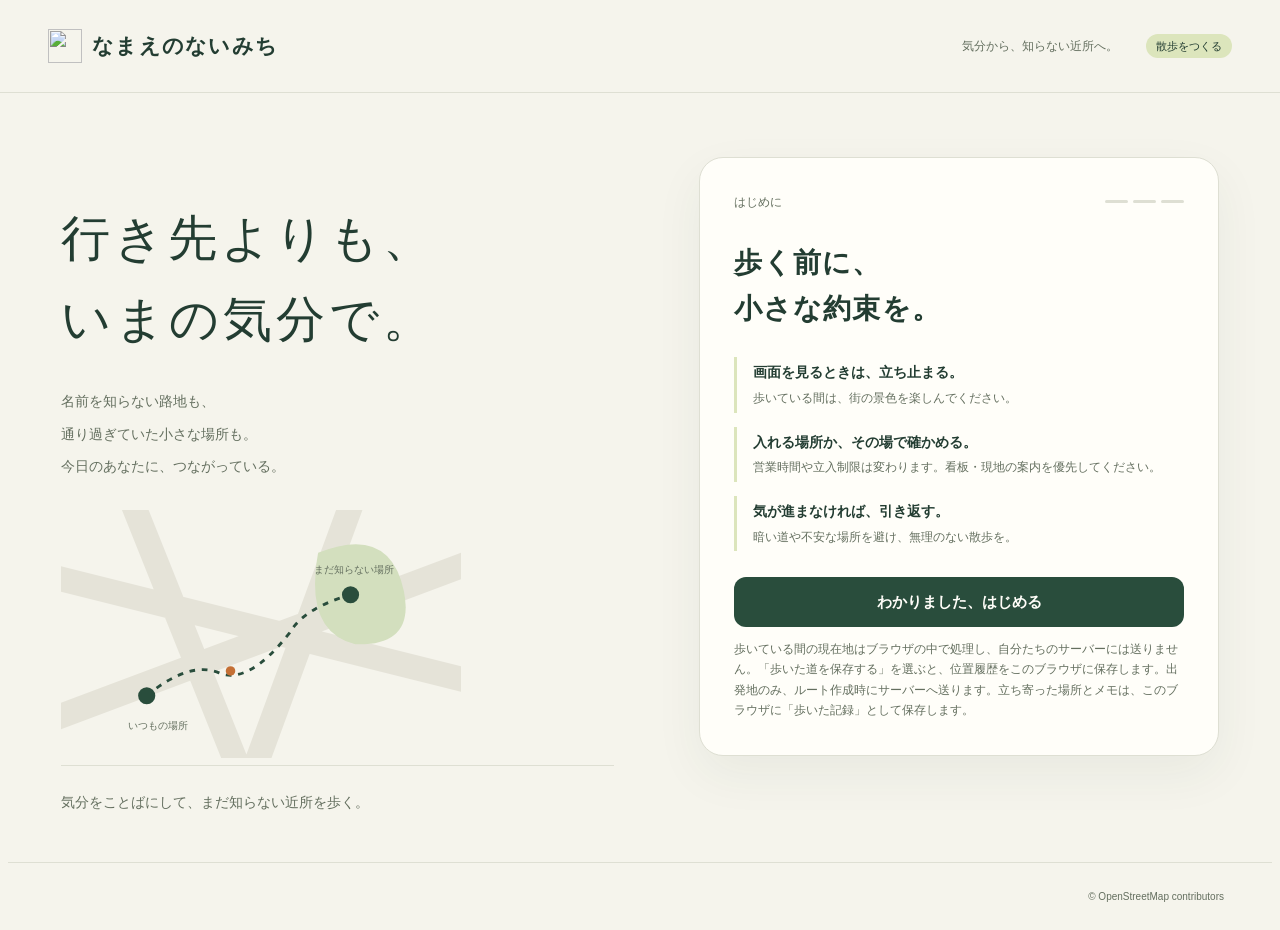
==== commit 5779d572: "ルート画面に気分の見出しを追加し、不要な表示を整理" ====
--- a/web/index.html
+++ b/web/index.html
@@ -6,13 +6,18 @@
   <meta name="color-scheme" content="light dark">
   <meta name="theme-color" content="#f5f4ec" media="(prefers-color-scheme: light)">
   <meta name="theme-color" content="#121a16" media="(prefers-color-scheme: dark)">
-  <title>よりみち — 気分から、知らない近所へ</title>
+  <title>なまえのないみち — 気分から、知らない近所へ</title>
+  <link rel="icon" href="./icon.svg" type="image/svg+xml">
+  <link rel="icon" href="./favicon-32.png" sizes="32x32" type="image/png">
+  <link rel="apple-touch-icon" href="./apple-touch-icon.png">
+  <link rel="manifest" href="./manifest.webmanifest">
+  <meta name="apple-mobile-web-app-title" content="なまえのないみち">
   <link rel="stylesheet" href="./style.css">
   <script src="./app.js" type="module"></script>
 </head>
 <body>
   <header class="site-header">
-    <a class="brand" href="./" aria-label="よりみち トップ"><span class="brand-mark" aria-hidden="true">↗</span>よりみち<span class="brand-en">YORIMICHI</span></a>
+    <a class="brand" href="./" aria-label="なまえのないみち トップ"><img class="brand-icon" src="./icon.svg" alt="" width="34" height="34">なまえのないみち</a>
     <span class="header-note">気分から、知らない近所へ。</span>
     <span id="mode-badge" class="badge"></span>
   </header>
@@ -25,7 +30,7 @@
     </aside>
     <main id="app" class="app-panel" tabindex="-1" aria-label="散歩をつくる"></main>
   </div>
-  <footer class="site-footer"><span>答えは、画面の外に。</span><span id="attribution">© OpenStreetMap contributors</span></footer>
+  <footer class="site-footer"><span id="attribution">© OpenStreetMap contributors</span></footer>
   <noscript>このアプリを使うにはJavaScriptを有効にしてください。</noscript>
 </body>
 </html>
--- a/web/style.css
+++ b/web/style.css
@@ -1,4 +1,4 @@
-/* よりみち 画面の見た目
+/* なまえのないみち 画面の見た目
    色の役割：緑＝基本の色、オレンジ＝「次の場所」と進み具合だけ、青＝現在地（Googleマップの表示に合わせる） */
 :root {
   color-scheme: light dark;
@@ -81,7 +81,8 @@
 
 /* ---- ヘッダー・左側の紹介 ---- */
 .site-header { max-width: 1360px; margin: auto; padding: 28px 48px; display: flex; align-items: center; gap: 28px; border-bottom: 1px solid var(--line); }
-.brand { display: flex; align-items: center; gap: 10px; text-decoration: none; font-size: 23px; font-weight: 700; letter-spacing: .08em; }
+.brand { display: flex; align-items: center; gap: 10px; text-decoration: none; font-size: 21px; font-weight: 700; letter-spacing: .06em; white-space: nowrap; }
+.brand-icon { display: block; width: 34px; height: 34px; flex: none; }
 .brand-mark { background: var(--green); color: var(--on-green); border-radius: 50%; width: 35px; height: 35px; display: grid; place-items: center; font-size: 25px; }
 .brand-en { font-size: 9px; letter-spacing: .18em; align-self: flex-end; margin-bottom: 6px; color: var(--muted); }
 .header-note { font-size: 12px; color: var(--muted); margin-left: auto; }
@@ -179,6 +180,19 @@
 .summary { display: flex; justify-content: space-between; align-items: flex-end; gap: 12px; border-bottom: 1px solid var(--line); padding-bottom: 14px; }
 .summary-time { white-space: nowrap; font-size: 13px; color: var(--muted); }
 .summary-time strong { font-size: 30px; font-weight: 500; color: var(--ink); margin-right: 3px; font-variant-numeric: tabular-nums; }
+/* 結果画面はタイトル・説明より地図を優先する。出発地選択の地図は従来の大きさ。 */
+/* ルート画面：気分の言葉を見出しに、場所の数と時間を添える */
+.app-panel:has(.route-head) { padding-top: 24px; }
+.route-head { display: grid; gap: 4px; }
+.route-title { font-size: 26px; line-height: 1.5; overflow-wrap: anywhere; display: -webkit-box; -webkit-line-clamp: 3; -webkit-box-orient: vertical; overflow: hidden; }
+.route-meta { display: flex; flex-wrap: wrap; align-items: baseline; gap: 2px 14px; font-size: 13px; color: var(--muted); }
+.route-meta strong { font-size: 22px; font-weight: 500; color: var(--ink); margin: 0 2px 0 4px; font-variant-numeric: tabular-nums; }
+.route-interpretation { font-size: 14px; line-height: 1.9; margin-top: 18px; }
+.route-overview { display: flex; align-items: baseline; gap: 10px; }
+.route-note { font-size: 12px; color: var(--muted); }
+.route-overview .subtle { margin: 0; }
+.route-overview .summary-time strong { font-size: 26px; margin: 0 2px 0 4px; }
+.map.route-map { height: clamp(320px, 58vh, 600px); height: clamp(320px, 58svh, 600px); margin-top: 14px; }
 .trail { list-style: none; padding: 0; margin: 22px 0 0; }
 .trail > li { position: relative; padding-left: 42px; }
 .trail > li::before { content: ""; position: absolute; left: 13px; top: 0; bottom: 0; border-left: 2px dotted var(--green); }
@@ -248,7 +262,7 @@
 .blocked { padding: 40px 0; }
 .blocked p { font-size: 16px; line-height: 2; white-space: pre-wrap; }
 
-.site-footer { max-width: 1264px; margin: 0 auto; display: flex; justify-content: space-between; gap: 20px; padding: 25px 48px calc(25px + env(safe-area-inset-bottom)); font-size: 10px; color: var(--muted); border-top: 1px solid var(--line); }
+.site-footer { max-width: 1264px; margin: 0 auto; display: flex; justify-content: flex-end; gap: 20px; padding: 25px 48px calc(25px + env(safe-area-inset-bottom)); font-size: 10px; color: var(--muted); border-top: 1px solid var(--line); }
 
 /* ---- 画面幅 ---- */
 @media (max-width: 950px) {
@@ -260,7 +274,8 @@
 
 @media (max-width: 760px) {
   .site-header { padding: 14px 18px; gap: 10px; }
-  .brand { font-size: 20px; }
+  .brand { font-size: 18px; gap: 8px; }
+  .brand-icon { width: 30px; height: 30px; }
   .brand-mark { width: 30px; height: 30px; font-size: 21px; }
   .header-note { display: none; }
   .site-header .badge { margin-left: auto; }
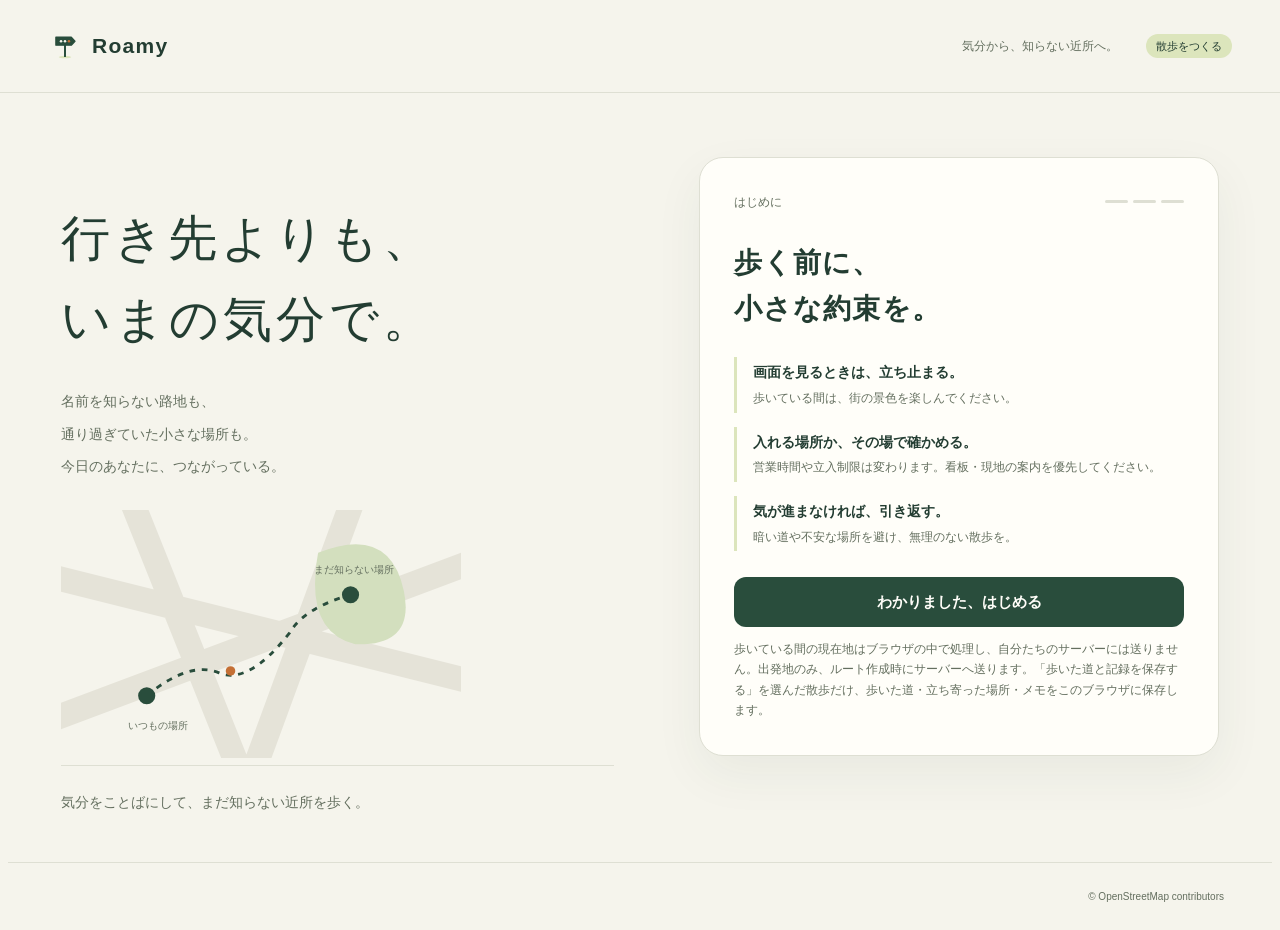
==== commit 6431035a: "アプリ名をRoamyに変更し、注意書きと出発地の選び方を整理" ====
--- a/web/index.html
+++ b/web/index.html
@@ -6,18 +6,18 @@
   <meta name="color-scheme" content="light dark">
   <meta name="theme-color" content="#f5f4ec" media="(prefers-color-scheme: light)">
   <meta name="theme-color" content="#121a16" media="(prefers-color-scheme: dark)">
-  <title>なまえのないみち — 気分から、知らない近所へ</title>
+  <title>Roamy — 気分から、知らない近所へ</title>
   <link rel="icon" href="./icon.svg" type="image/svg+xml">
   <link rel="icon" href="./favicon-32.png" sizes="32x32" type="image/png">
   <link rel="apple-touch-icon" href="./apple-touch-icon.png">
   <link rel="manifest" href="./manifest.webmanifest">
-  <meta name="apple-mobile-web-app-title" content="なまえのないみち">
+  <meta name="apple-mobile-web-app-title" content="Roamy">
   <link rel="stylesheet" href="./style.css">
   <script src="./app.js" type="module"></script>
 </head>
 <body>
   <header class="site-header">
-    <a class="brand" href="./" aria-label="なまえのないみち トップ"><img class="brand-icon" src="./icon.svg" alt="" width="34" height="34">なまえのないみち</a>
+    <a class="brand" href="./" aria-label="Roamy トップ"><img class="brand-icon" src="./icon.svg" alt="" width="34" height="34">Roamy</a>
     <span class="header-note">気分から、知らない近所へ。</span>
     <span id="mode-badge" class="badge"></span>
   </header>
--- a/web/style.css
+++ b/web/style.css
@@ -1,4 +1,4 @@
-/* なまえのないみち 画面の見た目
+/* Roamy 画面の見た目
    色の役割：緑＝基本の色、オレンジ＝「次の場所」と進み具合だけ、青＝現在地（Googleマップの表示に合わせる） */
 :root {
   color-scheme: light dark;
@@ -221,6 +221,7 @@
 .map-notes .attribution, .map-notes .map-label { margin: 0; background: var(--surface); padding: 3px 8px; border-radius: 8px; box-shadow: var(--float); }
 .map-tools { position: absolute; top: 10px; right: 10px; z-index: 2; display: flex; flex-direction: column; align-items: flex-end; gap: 8px; }
 .map-button { border: 1px solid var(--line); background: var(--surface); color: var(--ink); border-radius: 999px; min-height: 40px; padding: 6px 14px; font-size: 12px; font-weight: 600; box-shadow: var(--float); }
+.map-button[aria-pressed="true"] { background: var(--green); color: var(--on-green); border-color: var(--green); }
 .sheet { position: relative; z-index: 3; margin-top: -22px; background: var(--surface); border-radius: 22px 22px 0 0; padding: 10px 30px 24px; }
 .sheet-handle { display: block; width: 40px; height: 4px; border-radius: 2px; background: var(--line); margin: 0 auto 14px; }
 .sheet-step { font-size: 12px; font-weight: 600; color: var(--orange); }
@@ -263,6 +264,13 @@
 .blocked p { font-size: 16px; line-height: 2; white-space: pre-wrap; }
 
 .site-footer { max-width: 1264px; margin: 0 auto; display: flex; justify-content: flex-end; gap: 20px; padding: 25px 48px calc(25px + env(safe-area-inset-bottom)); font-size: 10px; color: var(--muted); border-top: 1px solid var(--line); }
+
+/* ---- ホームの入口・歩いた道の地図 ---- */
+.home-links { display: grid; grid-template-columns: repeat(auto-fit, minmax(140px, 1fr)); gap: 10px; margin-top: 18px; }
+.home-links .secondary { min-height: 46px; font-size: 13px; }
+.track-line { fill: none; stroke: var(--green); stroke-width: 3; stroke-linecap: round; stroke-linejoin: round; opacity: .55; }
+.track-line.latest { stroke-width: 4; opacity: .95; }
+.track-visit { fill: var(--surface); stroke: var(--green); stroke-width: 2; }
 
 /* ---- 画面幅 ---- */
 @media (max-width: 950px) {
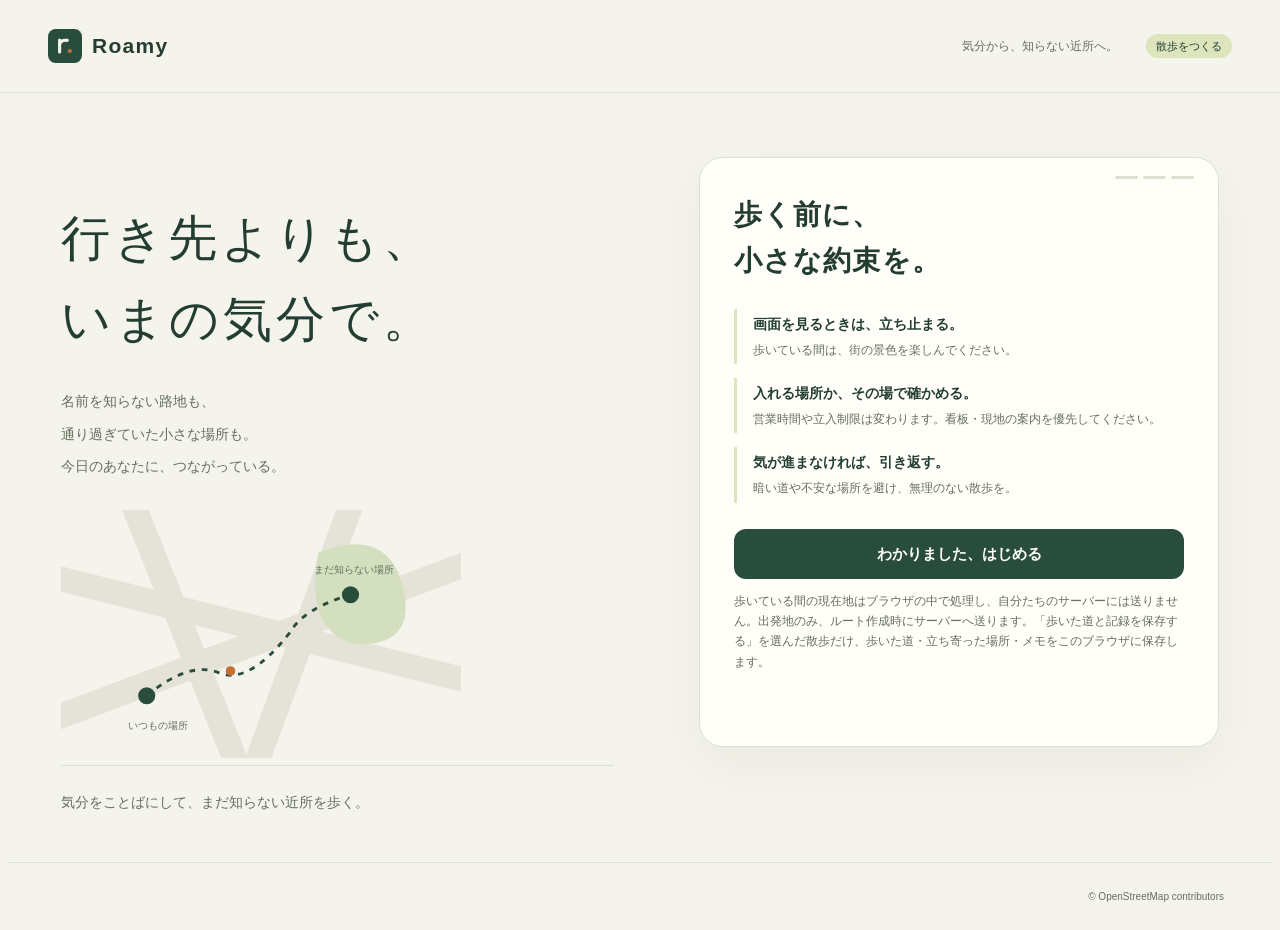
==== commit 041edac0: "アイコンをrと点に変更し、画面の文言と配置を整理" ====
--- a/web/index.html
+++ b/web/index.html
@@ -7,17 +7,18 @@
   <meta name="theme-color" content="#f5f4ec" media="(prefers-color-scheme: light)">
   <meta name="theme-color" content="#121a16" media="(prefers-color-scheme: dark)">
   <title>Roamy — 気分から、知らない近所へ</title>
-  <link rel="icon" href="./icon.svg" type="image/svg+xml">
-  <link rel="icon" href="./favicon-32.png" sizes="32x32" type="image/png">
-  <link rel="apple-touch-icon" href="./apple-touch-icon.png">
-  <link rel="manifest" href="./manifest.webmanifest">
+  <link rel="icon" href="./icon.svg?v=2" type="image/svg+xml">
+  <link rel="icon" href="./favicon-32.png?v=2" sizes="32x32" type="image/png">
+  <link rel="apple-touch-icon" href="./apple-touch-icon.png?v=2">
+  <link rel="manifest" href="./manifest.webmanifest?v=2">
   <meta name="apple-mobile-web-app-title" content="Roamy">
+  <script>try{var t=JSON.parse(localStorage.getItem('yorimichi:theme'));if(t==='dark'||t==='light'){document.documentElement.dataset.theme=t;document.querySelectorAll('meta[name="theme-color"]').forEach(function(m){m.setAttribute('content',t==='dark'?'#121a16':'#f5f4ec');});}}catch(e){}</script>
   <link rel="stylesheet" href="./style.css">
   <script src="./app.js" type="module"></script>
 </head>
 <body>
   <header class="site-header">
-    <a class="brand" href="./" aria-label="Roamy トップ"><img class="brand-icon" src="./icon.svg" alt="" width="34" height="34">Roamy</a>
+    <a class="brand" href="./" aria-label="Roamy トップ"><img class="brand-icon" src="./icon.svg?v=2" alt="" width="34" height="34">Roamy</a>
     <span class="header-note">気分から、知らない近所へ。</span>
     <span id="mode-badge" class="badge"></span>
   </header>
--- a/web/style.css
+++ b/web/style.css
@@ -36,8 +36,9 @@
 }
 
 /* 7. ダークモード：端末の設定が暗いときに自動で切り替える */
+/* 端末の設定がダークのとき（ホームで「ふつう」を選んだ場合を除く） */
 @media (prefers-color-scheme: dark) {
-  :root {
+  :root:not([data-theme="light"]) {
     --paper: #121a16;
     --surface: #18221d;
     --ink: #e4e9dc;
@@ -64,6 +65,36 @@
     --float: 0 4px 14px rgba(0, 0, 0, .45);
   }
 }
+/* ホームで「ナイト」を選んだとき */
+:root[data-theme="dark"] {
+  color-scheme: dark;
+  --paper: #121a16;
+  --surface: #18221d;
+  --ink: #e4e9dc;
+  --muted: #9ba696;
+  --line: #2d3933;
+  --green: #b5cf9f;
+  --on-green: #132017;
+  --lime: #2b3a2c;
+  --hover: #22302a;
+  --orange: #e6a06a;
+  --field: #0f1612;
+  --field-line: #3a473f;
+  --placeholder: #6f7a6c;
+  --error: #f2a596;
+  --error-bg: #3b211c;
+  --caution: #e7c47f;
+  --caution-bg: #302816;
+  --note: #1f2a22;
+  --map-bg: #1d2822;
+  --road: #2a3730;
+  --park: #25352a;
+  --street-art: #212c26;
+  --shadow: none;
+  --float: 0 4px 14px rgba(0, 0, 0, .45);
+}
+:root[data-theme="light"] { color-scheme: light; }
+
 
 /* ---- 基本 ---- */
 * { box-sizing: border-box; }
@@ -102,9 +133,10 @@
 .intro-foot { border-top: 1px solid var(--line); padding-top: 20px; font-size: 12px; color: var(--muted); }
 
 /* ---- アプリの枠 ---- */
-.app-panel { background: var(--surface); border: 1px solid var(--line); border-radius: 24px; padding: 34px; min-height: 590px; box-shadow: var(--shadow); outline: none; }
-.step-top { display: flex; align-items: center; justify-content: space-between; margin-bottom: 28px; }
-.step-label { font-size: 12px; color: var(--muted); }
+.app-panel { position: relative; background: var(--surface); border: 1px solid var(--line); border-radius: 24px; padding: 34px; min-height: 590px; box-shadow: var(--shadow); outline: none; }
+/* 進み具合の線は右上の角に重ね、行の高さを取らない（見出しの文字を消したので、空白ができないように） */
+.step-top { position: absolute; top: 18px; right: 24px; margin: 0; }
+.step-label { display: none; }
 .progress { display: flex; gap: 5px; }
 .progress i { display: block; width: 23px; height: 3px; background: var(--line); border-radius: 2px; }
 .progress i.active { background: var(--orange); }
@@ -136,6 +168,8 @@
 .notice-list p { font-size: 12px; color: var(--muted); margin-top: 3px; }
 
 /* ---- 選択肢・入力 ---- */
+.choice-list { margin-top: 20px; }
+#setup-form { margin-top: 20px; }
 .choice { display: block; text-align: left; width: 100%; background: transparent; border: 1px solid var(--line); padding: 16px 17px; border-radius: 12px; color: var(--ink); margin: 10px 0; font-size: 14px; }
 .divider { display: flex; align-items: center; gap: 12px; color: var(--muted); font-size: 11px; margin: 20px 0; }
 .divider::before, .divider::after { content: ""; height: 1px; background: var(--line); flex: 1; }
@@ -189,7 +223,7 @@
 .route-meta strong { font-size: 22px; font-weight: 500; color: var(--ink); margin: 0 2px 0 4px; font-variant-numeric: tabular-nums; }
 .route-interpretation { font-size: 14px; line-height: 1.9; margin-top: 18px; }
 .route-overview { display: flex; align-items: baseline; gap: 10px; }
-.route-note { font-size: 12px; color: var(--muted); }
+.route-note { font-size: 11px; color: var(--muted); margin-top: -2px; }
 .route-overview .subtle { margin: 0; }
 .route-overview .summary-time strong { font-size: 26px; margin: 0 2px 0 4px; }
 .map.route-map { height: clamp(320px, 58vh, 600px); height: clamp(320px, 58svh, 600px); margin-top: 14px; }
@@ -270,7 +304,56 @@
 .home-links .secondary { min-height: 46px; font-size: 13px; }
 .track-line { fill: none; stroke: var(--green); stroke-width: 3; stroke-linecap: round; stroke-linejoin: round; opacity: .55; }
 .track-line.latest { stroke-width: 4; opacity: .95; }
+.legend { list-style: none; display: flex; flex-wrap: wrap; gap: 6px 18px; padding: 0; margin: 10px 0 0; font-size: 12px; color: var(--muted); }
+.legend li { display: flex; align-items: center; gap: 6px; }
+.legend-line { display: inline-block; width: 24px; height: 4px; border-radius: 2px; background: #5f8a6f; opacity: .6; }
+.legend-line.latest { height: 5px; background: #294d3c; opacity: 1; }
+.legend-dot { display: inline-block; width: 10px; height: 10px; border-radius: 50%; background: #fffef9; border: 2px solid #294d3c; }
 .track-visit { fill: var(--surface); stroke: var(--green); stroke-width: 2; }
+
+/* ---- アプリ内の確認（ブラウザの確認ダイアログの代わり） ---- */
+.ask-backdrop { position: fixed; inset: 0; z-index: 1000; display: grid; place-items: end center; padding: 16px 16px calc(16px + env(safe-area-inset-bottom)); background: rgba(10, 20, 15, .45); }
+.ask { width: min(100%, 440px); background: var(--surface); color: var(--ink); border-radius: 18px; padding: 22px 20px 18px; box-shadow: var(--float); }
+.ask p { white-space: pre-line; font-size: 15px; line-height: 1.8; }
+.ask-actions { display: grid; grid-template-columns: 1fr 1fr; gap: 10px; margin-top: 18px; }
+.ask-actions .primary { margin: 0; }
+.primary.danger { background: var(--error); color: #fff; }
+@media (min-width: 761px) { .ask-backdrop { place-items: center; } }
+
+/* ---- 歩いた記録：1件ずつ消す ---- */
+.log-delete { margin-left: auto; background: transparent; border: 0; color: var(--muted); font-size: 11px; min-height: 36px; padding: 4px 2px; text-decoration: underline; text-underline-offset: 3px; }
+.log-delete:hover { color: var(--error); }
+
+/* ---- 気分を選ぶ：4つ目の選択肢として自分の言葉を書く ---- */
+.choice-free { display: flex; align-items: center; gap: 8px; padding: 6px 6px 6px 17px; cursor: text; }
+.free-input { flex: 1; min-width: 0; min-height: 44px; border: 0; background: transparent; color: var(--ink); font-size: 16px; padding: 0; outline: none; }
+.free-input::placeholder { color: var(--placeholder); }
+.choice-free:focus-within { border-color: var(--green); }
+.free-go { flex: none; width: 40px; height: 40px; border: 0; border-radius: 10px; background: var(--green); color: var(--on-green); font-size: 18px; }
+.free-guide { font-size: 12px; color: var(--placeholder); margin: 2px 0 0 4px; }
+.visually-hidden { position: absolute; width: 1px; height: 1px; overflow: hidden; clip: rect(0 0 0 0); white-space: nowrap; }
+
+/* ---- 歩行中：次の場所のそばに来たとき ---- */
+.near-note { margin-top: 14px; padding: 10px 12px; border-radius: 10px; background: var(--lime); color: var(--ink); font-size: 14px; font-weight: 600; }
+#arrive[data-near="true"] { box-shadow: 0 0 0 4px color-mix(in srgb, var(--orange) 45%, transparent); }
+
+/* ---- ホーム：表示の切り替え ---- */
+
+/* ホームの設定：上に名前、下に楕円の ON / OFF。言語の切り替えも同じ形で横に並べられる */
+.prefs { display: flex; flex-wrap: wrap; gap: 12px 20px; margin-bottom: 22px; }
+.pref { display: grid; justify-items: center; gap: 6px; }
+.pref-label { font-size: 12px; font-weight: 600; text-align: center; line-height: 1.3; }
+.pref-label small { display: block; font-size: 10px; font-weight: 400; color: var(--muted); }
+.seg { display: inline-flex; padding: 3px; border-radius: 999px; background: var(--line); }
+.seg button { border: 0; background: transparent; color: var(--muted); border-radius: 999px; min-width: 54px; min-height: 32px; padding: 0 12px; font-size: 12px; font-weight: 700; letter-spacing: .04em; }
+.seg button[aria-checked="true"] { background: var(--green); color: var(--on-green); box-shadow: 0 1px 4px rgba(0, 0, 0, .15); }
+
+/* ---- 歩行中：歩いた道の記録の状態と切り替え ---- */
+.track-row { display: flex; align-items: center; margin-top: 14px; }
+.track-state { display: flex; align-items: center; gap: 8px; font-size: 13px; }
+.track-state::before { content: ""; flex: none; width: 9px; height: 9px; border-radius: 50%; background: var(--muted); }
+.track-state[data-state="on"]::before { background: #d64545; animation: rec 1.6s ease-in-out infinite; }
+@keyframes rec { 50% { opacity: .3; } }
 
 /* ---- 画面幅 ---- */
 @media (max-width: 950px) {
@@ -292,7 +375,7 @@
   .app-panel { padding: 24px 20px; min-height: 570px; border-radius: 20px; }
   h2 { font-size: 25px; }
   .question, .diary-title { font-size: 26px; }
-  .step-top { margin-bottom: 22px; }
+  .step-top { top: 14px; right: 20px; }
   .coords { gap: 8px; }
   /* iPhoneで入力欄が自動で拡大されないよう16px以上にする */
   .text-field, .notebook { font-size: 16px; }
